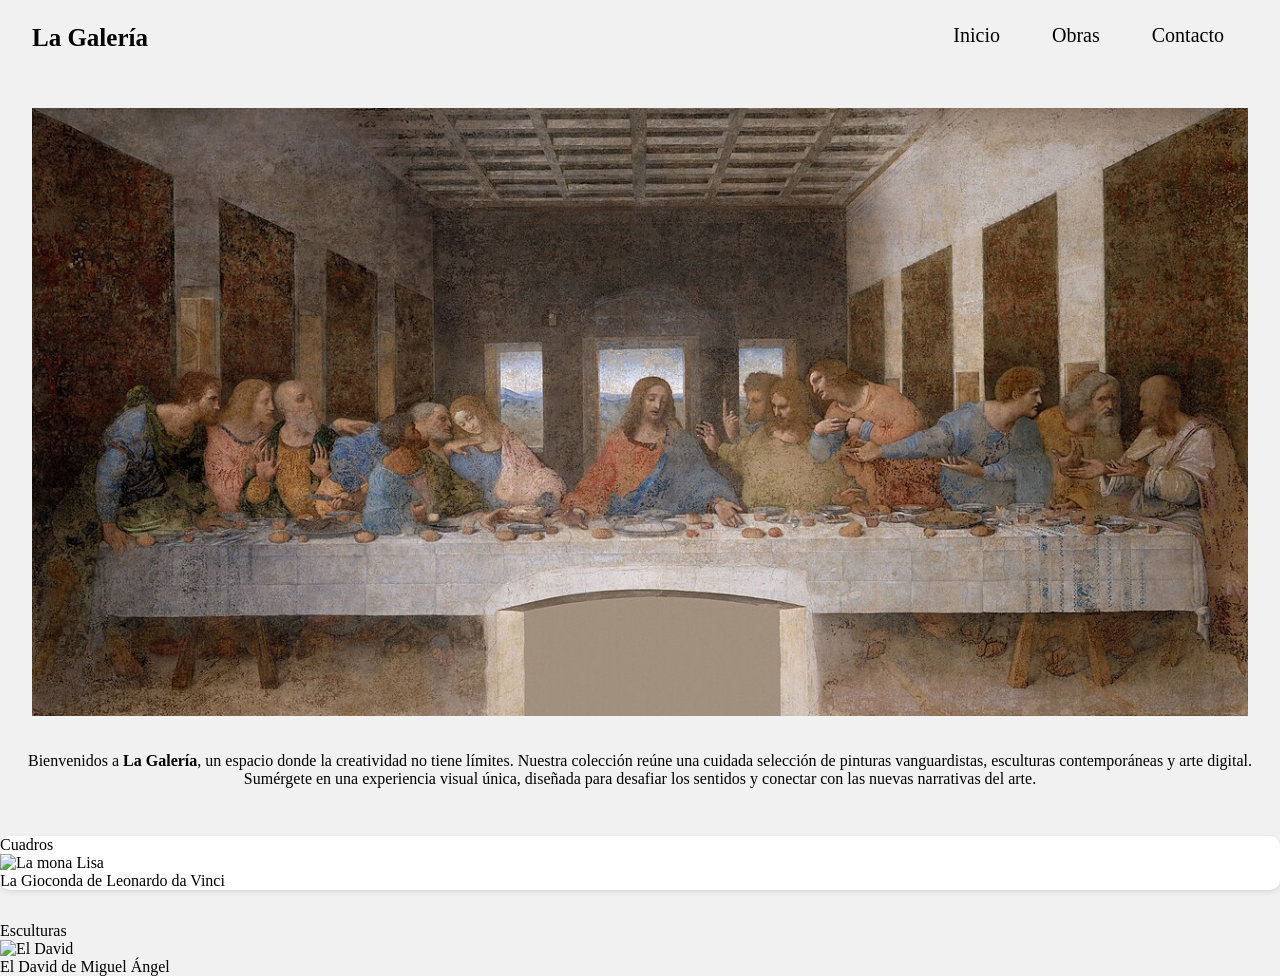
==== index.html @ f488068d "Add files via upload" ====
<!DOCTYPE html>
<html lang="es">
<head>
    <meta charset="UTF-8">
    <meta name="viewport" content="width=device-width, initial-scale=1.0">
    <link rel="stylesheet" href="styles.css">
    <title>La Galería</title>
</head>
<body>
    <header>
        <div class="titulo">La Galería</div>
        <div class="lista">
            <ul>
                <li><a href="">Inicio</a></li>
                <li><a href="./obras.html">Obras</a></li>
                <li><a href="">Contacto</a></li>
            </ul>
        </div>
    </header>
    <div class="info">
        <img src="img/ultimaCena.jpg" alt="La última cena">
        <p>Bienvenidos a <b>La Galería</b>, un espacio donde la creatividad no tiene límites. Nuestra colección reúne una cuidada selección de pinturas vanguardistas, esculturas contemporáneas y arte digital. Sumérgete en una experiencia visual única, diseñada para desafiar los sentidos y conectar con las nuevas narrativas del arte.</p>
    </div>
    
    <div class="obras-grid">
        <div class="cuadros">
            <p>Cuadros</p>
            <img src="img/gioconda.jpg" alt="La mona Lisa">
            <p>La Gioconda de Leonardo da Vinci </p>
        </div>
        <div class="esculturas">
            <p>Esculturas</p>
            <img src="img/david.jpg" alt="El David">
            <p>El David de Miguel Ángel</p>
        </div>
    </div>

</body>
</html>
---- styles.css ----
*{
    padding: 0;
    margin: 0;
    box-sizing: border-box;
    font-family:'Times New Roman', Times, serif;
}

body{
    background-color: rgb(241, 241, 241);
}

header{
    display: flex;
    text-align: center;
    justify-content: space-between;
    padding: 1.5rem 2rem;
    margin: 0 auto;
}

.titulo{
    font-size: 25px;
    font-weight: bold;
}

.lista li{
    list-style: none;
    display: inline;
    margin: 1rem 1.5rem;
    font-size: 20px;
}

.lista a{
    text-decoration: none;
    color: black;
}

.info img{
    width: 100%;
    padding: 2rem;
    border-radius: 10px;
}

.info p{
    text-align: center;
    justify-content: center;
}

.obras-grid{
    padding-top: 3rem;
    display: grid;
    grid-template-columns: repeat(auto-fit minmax(300px, 1fr));
    gap: 2rem;
}

.cuadros{
    background-color: white;
    border-radius: 10px;
    overflow: hidden;
    box-shadow: 0 2px 5px rgba(0, 0, 0, 0.1);
}
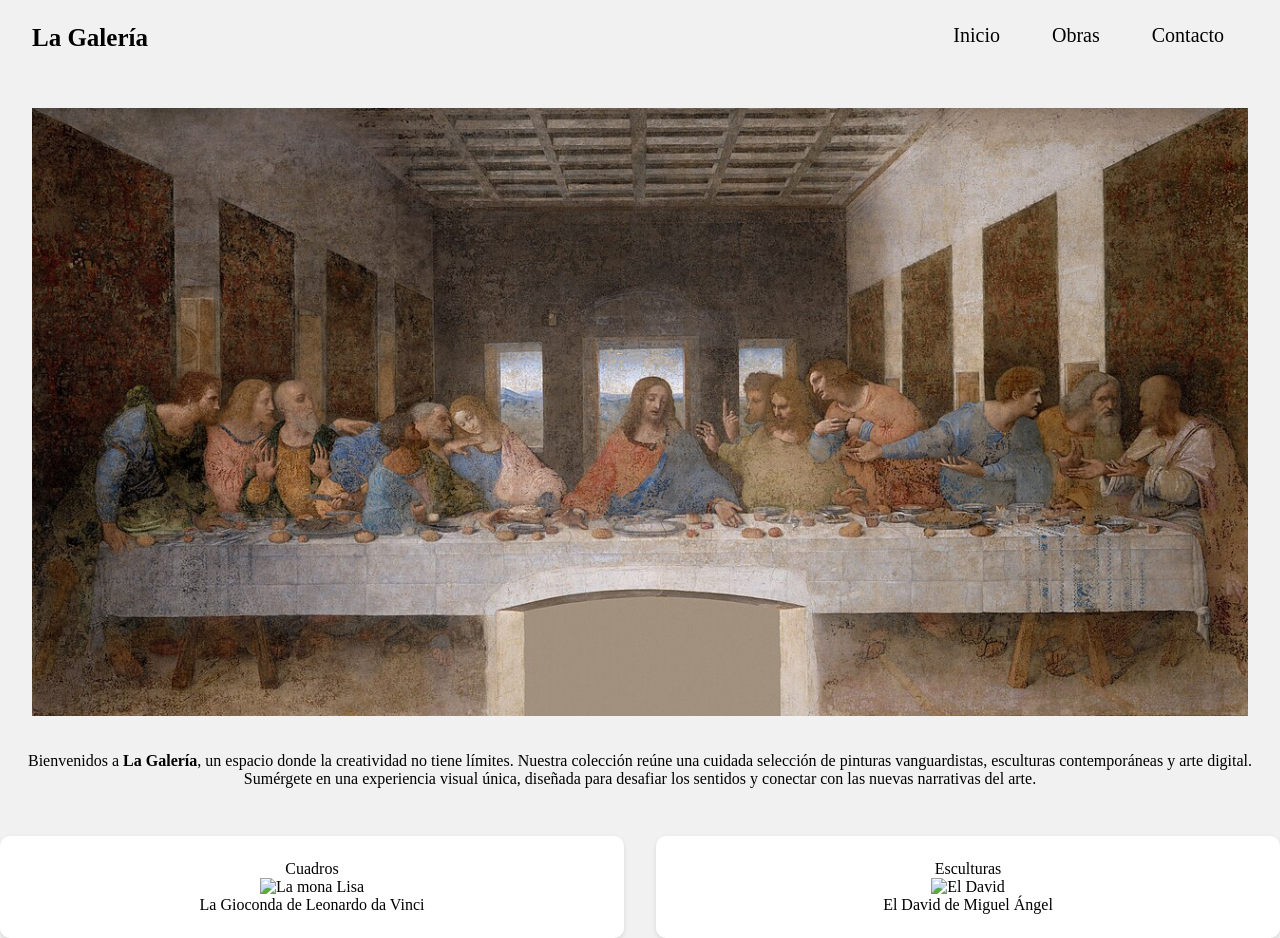
==== commit 7fe2e775: "Add files via upload" ====
--- a/index.html
+++ b/index.html
@@ -30,7 +30,7 @@
         </div>
         <div class="esculturas">
             <p>Esculturas</p>
-            <img src="img/david.jpg" alt="El David">
+            <img src="img/david1.png" alt="El David">
             <p>El David de Miguel Ángel</p>
         </div>
     </div>
--- a/styles.css
+++ b/styles.css
@@ -48,7 +48,7 @@
 .obras-grid{
     padding-top: 3rem;
     display: grid;
-    grid-template-columns: repeat(auto-fit minmax(300px, 1fr));
+    grid-template-columns: repeat(auto-fit, minmax(300px, 1fr));
     gap: 2rem;
 }
 
@@ -57,4 +57,21 @@
     border-radius: 10px;
     overflow: hidden;
     box-shadow: 0 2px 5px rgba(0, 0, 0, 0.1);
+    padding: 1.5rem;
+    text-align: center;
+}
+
+.esculturas{
+    background-color: white;
+    border-radius: 10px;
+    overflow: hidden;
+    box-shadow: 0 2px 5px rgba(0, 0, 0, 0.1);
+    padding: 1.5rem;
+    text-align: center;
+}
+
+.obras-grid img{
+    width: 100%;
+    height: 600px;
+    object-fit: cover;
 }
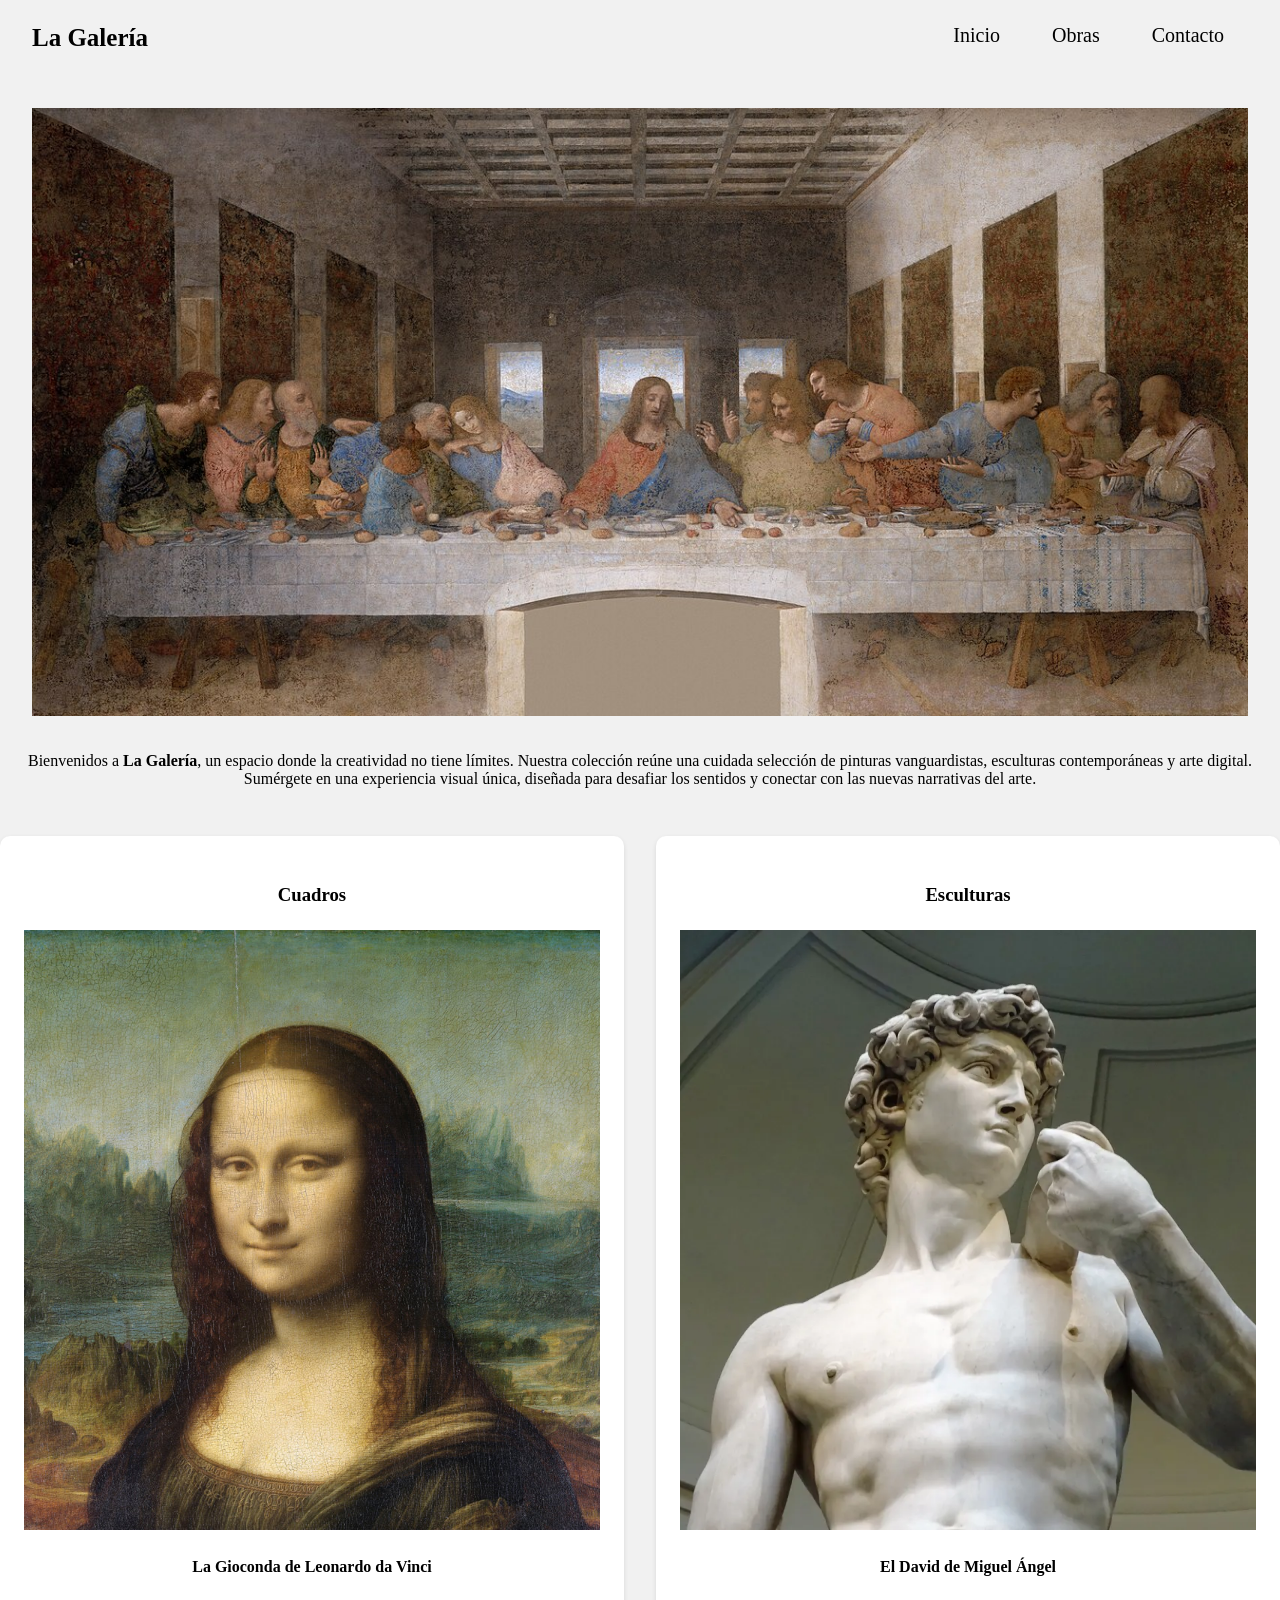
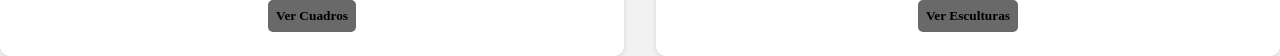
==== commit 4fc83388: "Add files via upload" ====
--- a/index.html
+++ b/index.html
@@ -24,14 +24,16 @@
     
     <div class="obras-grid">
         <div class="cuadros">
-            <p>Cuadros</p>
+            <h3>Cuadros</h3>
             <img src="img/gioconda.jpg" alt="La mona Lisa">
             <p>La Gioconda de Leonardo da Vinci </p>
+            <button><a href="./obras.html">Ver Cuadros</a></button>
         </div>
         <div class="esculturas">
-            <p>Esculturas</p>
+            <h3>Esculturas</h3>
             <img src="img/david1.png" alt="El David">
             <p>El David de Miguel Ángel</p>
+            <button><a href="./obras.html">Ver Esculturas</a></button>
         </div>
     </div>
 
--- a/styles.css
+++ b/styles.css
@@ -74,4 +74,52 @@
     width: 100%;
     height: 600px;
     object-fit: cover;
+}
+
+.cuadros h3{
+    padding: 1.5rem;
+}
+
+.cuadros p{
+    font-weight: bold;
+    padding: 1.5rem;
+}
+
+.cuadros button{
+    padding: 0.5rem;
+    background-color: dimgrey;
+    border-radius: 5px;
+    border: none;
+    color: white;
+    font-weight: bold;
+    
+}
+
+.cuadros a{
+    text-decoration: none;
+    color: black;
+}
+
+.esculturas h3{
+    padding: 1.5rem;
+}
+
+.esculturas p{
+    font-weight: bold;
+    padding: 1.5rem;
+}
+
+.esculturas button{
+    padding: 0.5rem;
+    background-color: dimgrey;
+    border-radius: 5px;
+    border: none;
+    color: white;
+    font-weight: bold;
+    
+}
+
+.esculturas a{
+    text-decoration: none;
+    color: black;
 }
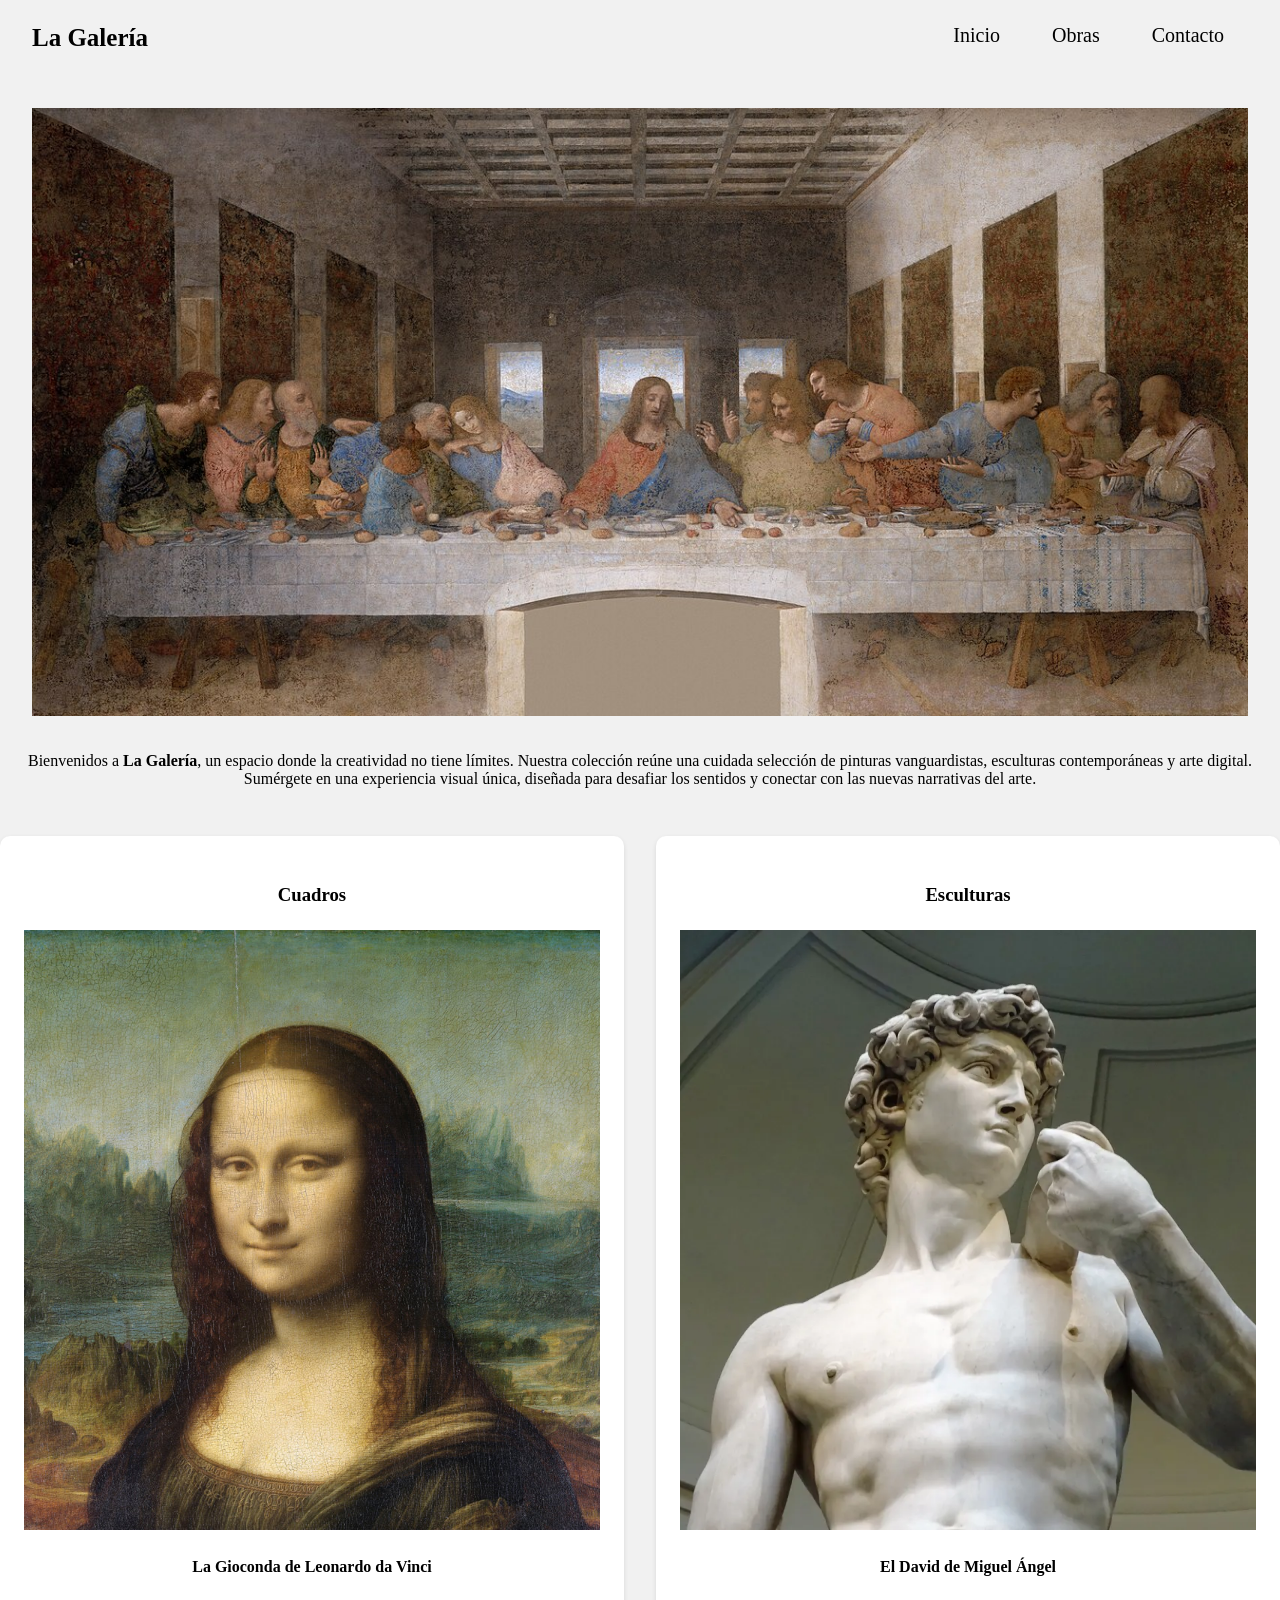
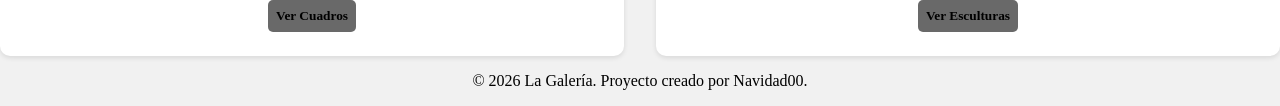
==== commit 3f9695c2: "Add files via upload" ====
--- a/index.html
+++ b/index.html
@@ -36,6 +36,8 @@
             <button><a href="./obras.html">Ver Esculturas</a></button>
         </div>
     </div>
-
+    <footer>
+        <p>&copy; 2026 La Galería. Proyecto creado por Navidad00.</p>
+    </footer>
 </body>
 </html>
--- a/styles.css
+++ b/styles.css
@@ -122,4 +122,9 @@
 .esculturas a{
     text-decoration: none;
     color: black;
+}
+
+footer {
+    text-align: center;
+    padding: 1rem;
 }
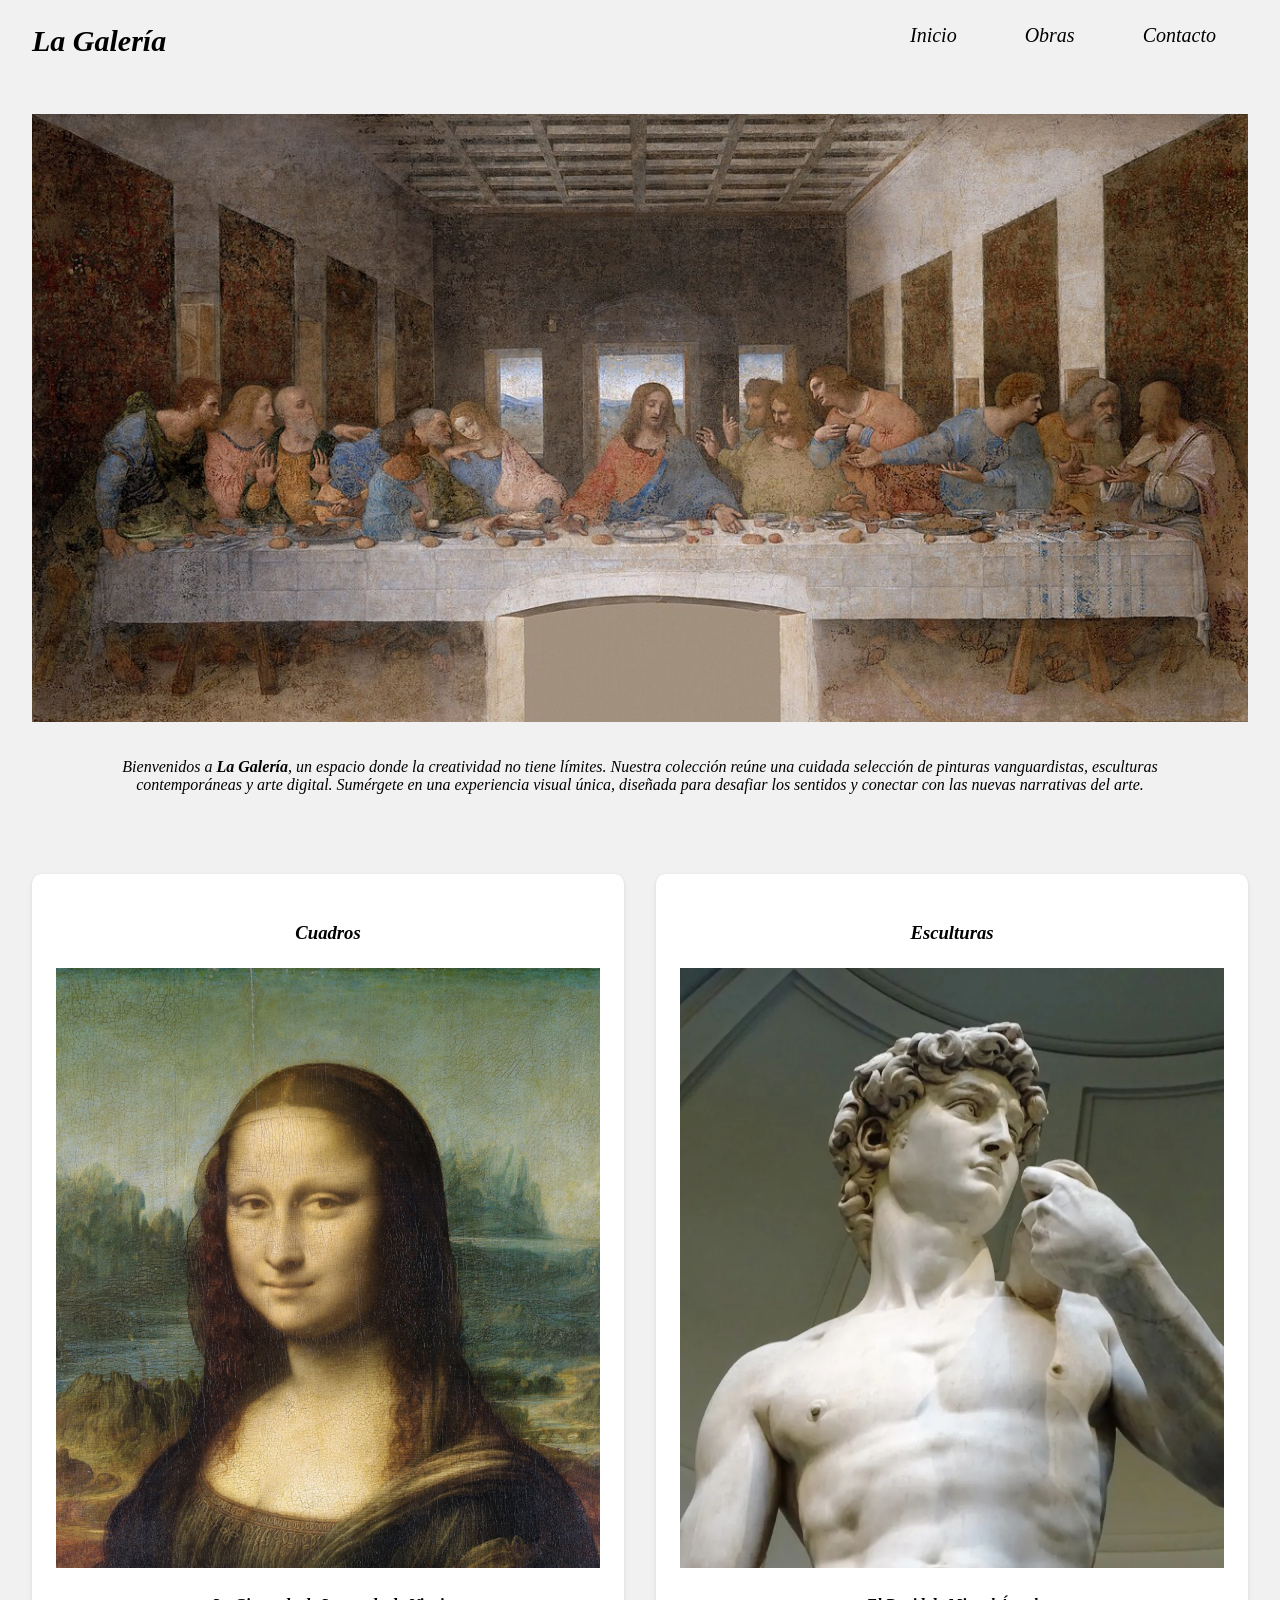
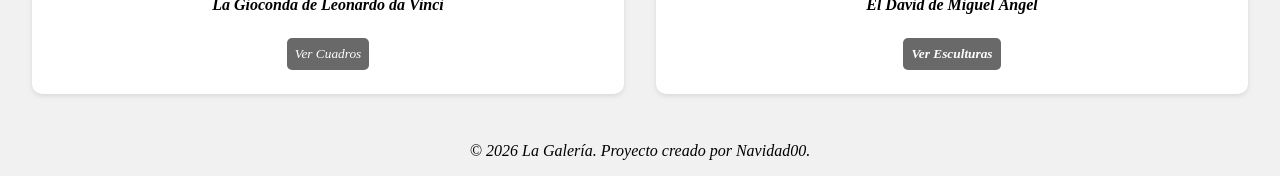
==== commit f194861a: "Add files via upload" ====
--- a/index.html
+++ b/index.html
@@ -11,7 +11,7 @@
         <div class="titulo">La Galería</div>
         <div class="lista">
             <ul>
-                <li><a href="">Inicio</a></li>
+                <li><a href="./index.html">Inicio</a></li>
                 <li><a href="./obras.html">Obras</a></li>
                 <li><a href="">Contacto</a></li>
             </ul>
--- a/styles.css
+++ b/styles.css
@@ -3,6 +3,7 @@
     margin: 0;
     box-sizing: border-box;
     font-family:'Times New Roman', Times, serif;
+    font-style: italic;
 }
 
 body{
@@ -18,14 +19,14 @@
 }
 
 .titulo{
-    font-size: 25px;
+    font-size: 30px;
     font-weight: bold;
 }
 
 .lista li{
     list-style: none;
     display: inline;
-    margin: 1rem 1.5rem;
+    margin: 1.5rem 2rem;
     font-size: 20px;
 }
 
@@ -43,6 +44,8 @@
 .info p{
     text-align: center;
     justify-content: center;
+    margin-left: 5rem;
+    margin-right: 5rem;
 }
 
 .obras-grid{
@@ -50,6 +53,7 @@
     display: grid;
     grid-template-columns: repeat(auto-fit, minmax(300px, 1fr));
     gap: 2rem;
+    margin: 2rem;
 }
 
 .cuadros{
@@ -90,14 +94,16 @@
     background-color: dimgrey;
     border-radius: 5px;
     border: none;
-    color: white;
-    font-weight: bold;
-    
+    cursor: pointer;
+}
+
+.cuadros button:hover{
+    background-color: black;
 }
 
 .cuadros a{
     text-decoration: none;
-    color: black;
+    color: white;
 }
 
 .esculturas h3{
@@ -116,15 +122,78 @@
     border: none;
     color: white;
     font-weight: bold;
-    
+    cursor: pointer;
+}
+
+.esculturas button:hover{
+    background-color: black;
 }
 
 .esculturas a{
     text-decoration: none;
-    color: black;
+    color: white;
 }
 
 footer {
     text-align: center;
     padding: 1rem;
-}+}
+
+.titulo-cuadros{
+    text-align: center;
+    padding-top: 1rem;
+}
+
+.cuadros-grid{
+    padding-top: 1rem;
+    display: grid;
+    grid-template-columns: repeat(auto-fit, minmax(300px, 1fr));
+    gap: 2rem;
+    margin: 2rem;
+}
+
+.guernica{
+    background-color: white;
+    border-radius: 10px;
+    overflow: hidden;
+    box-shadow: 0 2px 5px rgba(0, 0, 0, 0.1);
+    padding: 1rem;
+    text-align: center;
+}
+
+.guernica img{
+    width: 100%;
+    height: 200px;
+    object-fit: cover;
+}
+
+.meninas{
+    background-color: white;
+    border-radius: 10px;
+    overflow: hidden;
+    box-shadow: 0 2px 5px rgba(0, 0, 0, 0.1);
+    padding: 1rem;
+    text-align: center;
+}
+
+.meninas img{
+    width: 100%;
+    height: 200px;
+    object-fit: cover;
+}
+
+.nocheEstrellada{
+    background-color: white;
+    border-radius: 10px;
+    overflow: hidden;
+    box-shadow: 0 2px 5px rgba(0, 0, 0, 0.1);
+    padding: 1rem;
+    text-align: center;
+}
+
+.nocheEstrellada img{
+    width: 100%;
+    height: 200px;
+    object-fit: cover;
+}
+
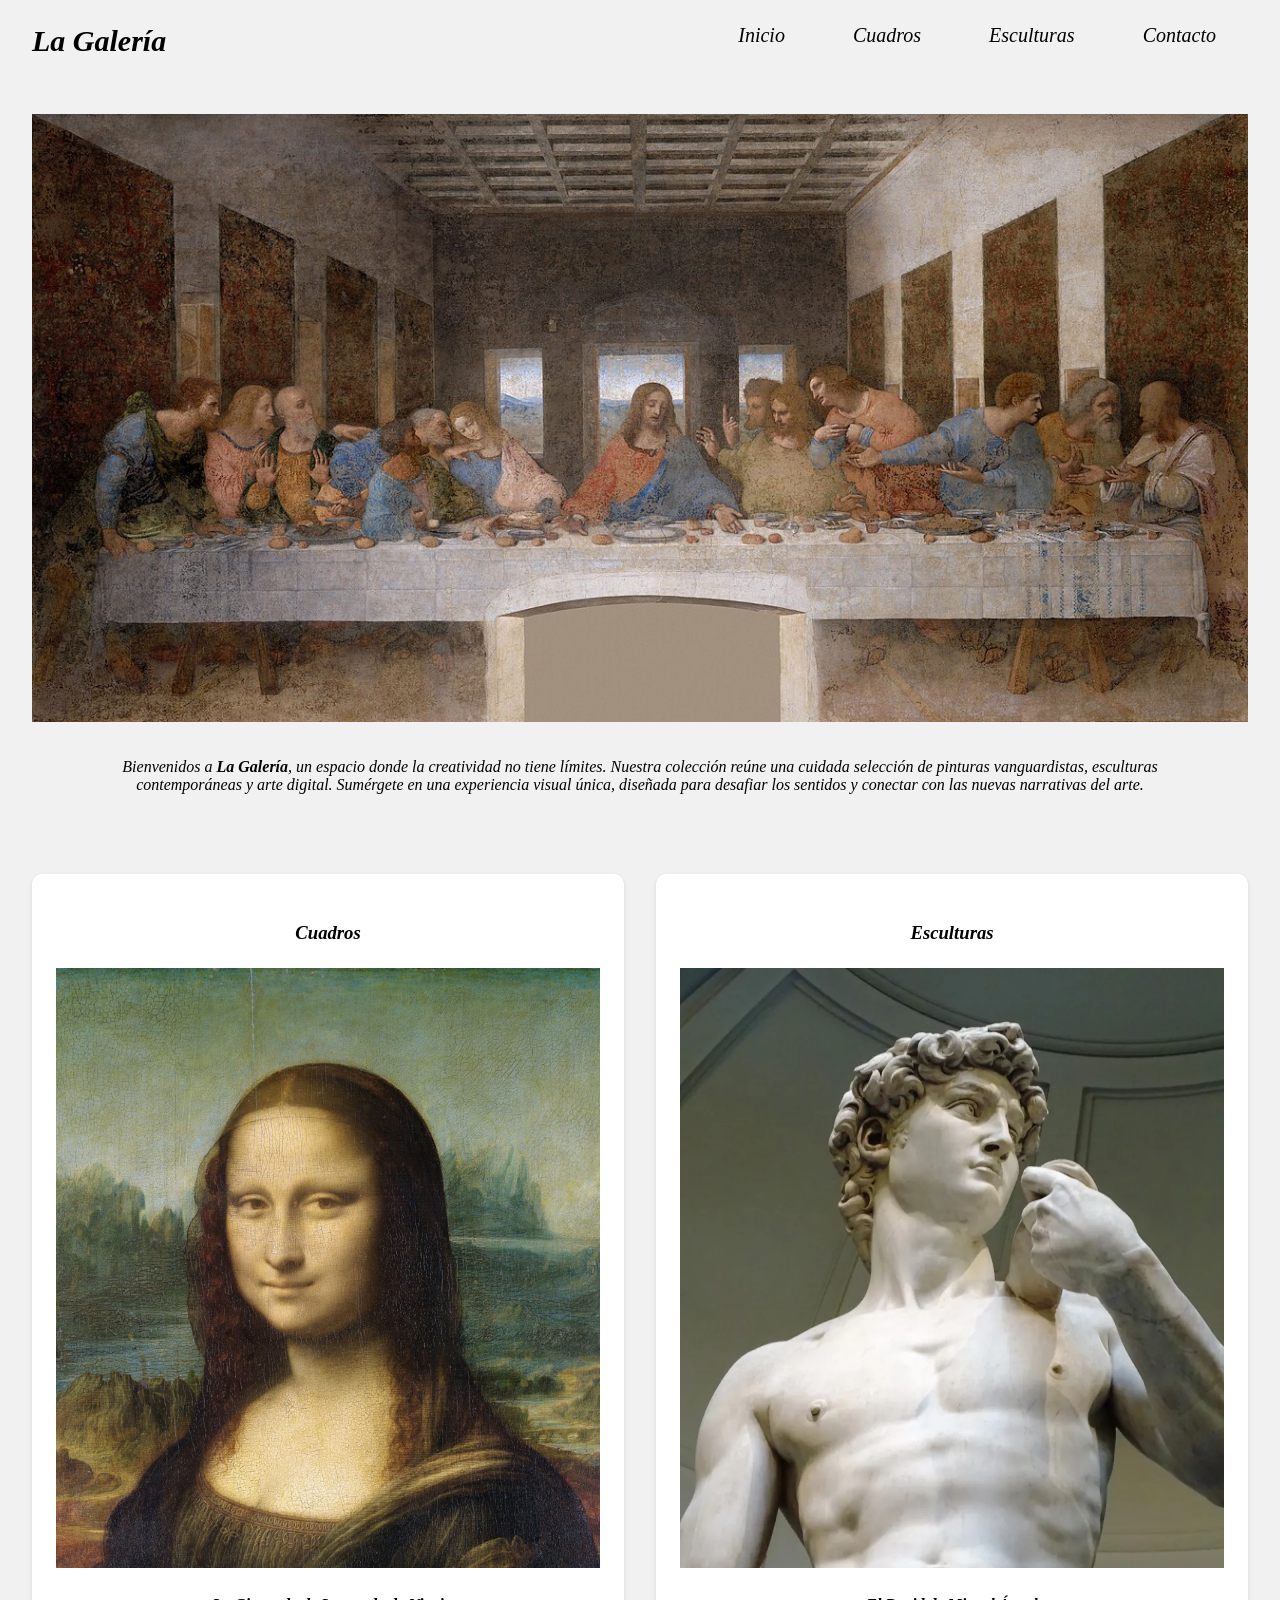
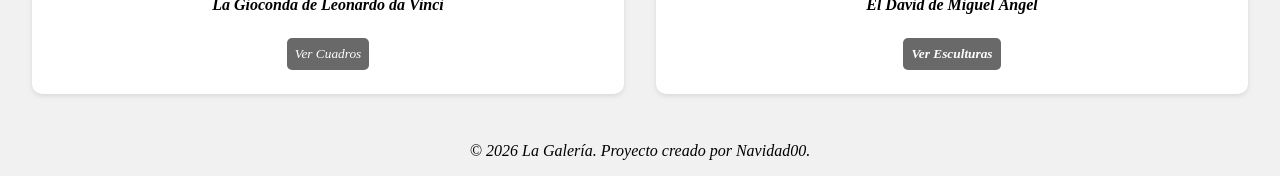
==== commit 9db7a2b4: "Add files via upload" ====
--- a/index.html
+++ b/index.html
@@ -12,7 +12,8 @@
         <div class="lista">
             <ul>
                 <li><a href="./index.html">Inicio</a></li>
-                <li><a href="./obras.html">Obras</a></li>
+                <li><a href="./cuadros.html">Cuadros</a></li>
+                <li><a href="./esculturas.html">Esculturas</a></li>
                 <li><a href="">Contacto</a></li>
             </ul>
         </div>
@@ -27,13 +28,13 @@
             <h3>Cuadros</h3>
             <img src="img/gioconda.jpg" alt="La mona Lisa">
             <p>La Gioconda de Leonardo da Vinci </p>
-            <button><a href="./obras.html">Ver Cuadros</a></button>
+            <button><a href="./cuadros.html">Ver Cuadros</a></button>
         </div>
         <div class="esculturas">
             <h3>Esculturas</h3>
             <img src="img/david1.png" alt="El David">
             <p>El David de Miguel Ángel</p>
-            <button><a href="./obras.html">Ver Esculturas</a></button>
+            <button><a href="./esculturas.html">Ver Esculturas</a></button>
         </div>
     </div>
     <footer>
--- a/styles.css
+++ b/styles.css
@@ -139,7 +139,7 @@
     padding: 1rem;
 }
 
-.titulo-cuadros{
+.titulo2{
     text-align: center;
     padding-top: 1rem;
 }
@@ -163,7 +163,7 @@
 
 .guernica img{
     width: 100%;
-    height: 200px;
+    height: 300px;
     object-fit: cover;
 }
 
@@ -177,8 +177,8 @@
 }
 
 .meninas img{
-    width: 100%;
-    height: 200px;
+    width: 95%;
+    height: 300px;
     object-fit: cover;
 }
 
@@ -193,7 +193,59 @@
 
 .nocheEstrellada img{
     width: 100%;
-    height: 200px;
-    object-fit: cover;
-}
-
+    height: 300px;
+    object-fit: cover;
+}
+
+.esculturas-grid{
+    padding-top: 1rem;
+    display: grid;
+    grid-template-columns: repeat(auto-fit, minmax(300px, 1fr));
+    gap: 2rem;
+    margin: 2rem;
+}
+
+.piedad{
+    background-color: white;
+    border-radius: 10px;
+    overflow: hidden;
+    box-shadow: 0 2px 5px rgba(0, 0, 0, 0.1);
+    padding: 1rem;
+    text-align: center;
+}
+
+.piedad img{
+    width: 100%;
+    height: 400px;
+    object-fit: cover;
+}
+
+.venus{
+    background-color: white;
+    border-radius: 10px;
+    overflow: hidden;
+    box-shadow: 0 2px 5px rgba(0, 0, 0, 0.1);
+    padding: 1rem;
+    text-align: center;
+}
+
+.venus img{
+    width: 100%;
+    height: 400px;
+    object-fit: cover;
+}
+
+.apolodafne{
+    background-color: white;
+    border-radius: 10px;
+    overflow: hidden;
+    box-shadow: 0 2px 5px rgba(0, 0, 0, 0.1);
+    padding: 1rem;
+    text-align: center;
+}
+
+.apolodafne img{
+    width: 100%;
+    height: 400px;
+    object-fit: cover;
+}
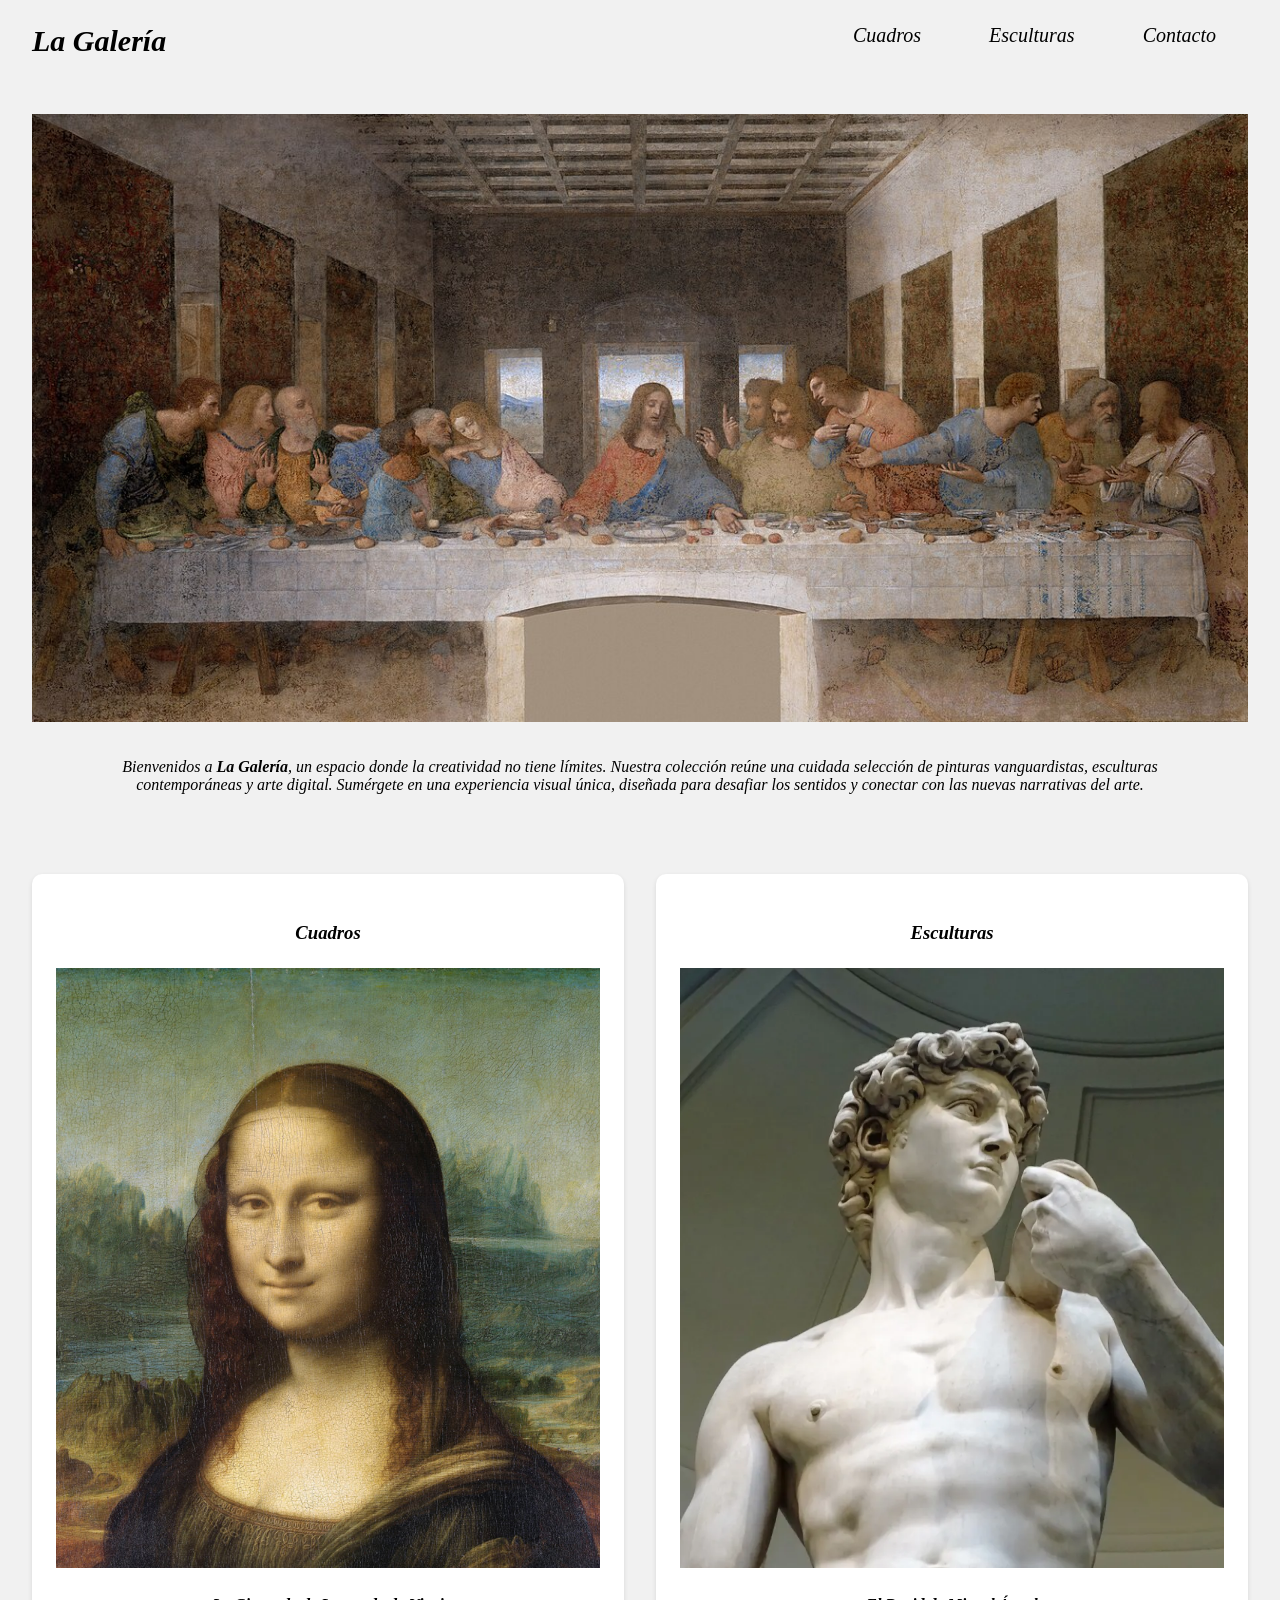
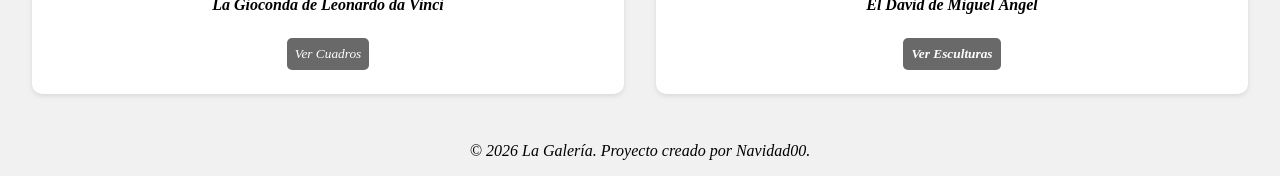
==== commit 5f761cea: "Add files via upload" ====
--- a/index.html
+++ b/index.html
@@ -11,10 +11,9 @@
         <div class="titulo">La Galería</div>
         <div class="lista">
             <ul>
-                <li><a href="./index.html">Inicio</a></li>
                 <li><a href="./cuadros.html">Cuadros</a></li>
                 <li><a href="./esculturas.html">Esculturas</a></li>
-                <li><a href="">Contacto</a></li>
+                <li><a href="./contacto.html">Contacto</a></li>
             </ul>
         </div>
     </header>
--- a/styles.css
+++ b/styles.css
@@ -152,50 +152,22 @@
     margin: 2rem;
 }
 
-.guernica{
-    background-color: white;
-    border-radius: 10px;
-    overflow: hidden;
-    box-shadow: 0 2px 5px rgba(0, 0, 0, 0.1);
-    padding: 1rem;
-    text-align: center;
-}
-
-.guernica img{
+.tarjeta-cuadro{
+    background-color: white;
+    border-radius: 10px;
+    overflow: hidden;
+    box-shadow: 0 2px 5px rgba(0, 0, 0, 0.1);
+    padding: 1rem;
+    text-align: center;
+}
+
+.tarjeta-cuadro img{
     width: 100%;
     height: 300px;
     object-fit: cover;
 }
 
-.meninas{
-    background-color: white;
-    border-radius: 10px;
-    overflow: hidden;
-    box-shadow: 0 2px 5px rgba(0, 0, 0, 0.1);
-    padding: 1rem;
-    text-align: center;
-}
-
-.meninas img{
-    width: 95%;
-    height: 300px;
-    object-fit: cover;
-}
-
-.nocheEstrellada{
-    background-color: white;
-    border-radius: 10px;
-    overflow: hidden;
-    box-shadow: 0 2px 5px rgba(0, 0, 0, 0.1);
-    padding: 1rem;
-    text-align: center;
-}
-
-.nocheEstrellada img{
-    width: 100%;
-    height: 300px;
-    object-fit: cover;
-}
+
 
 .esculturas-grid{
     padding-top: 1rem;
@@ -205,47 +177,76 @@
     margin: 2rem;
 }
 
-.piedad{
-    background-color: white;
-    border-radius: 10px;
-    overflow: hidden;
-    box-shadow: 0 2px 5px rgba(0, 0, 0, 0.1);
-    padding: 1rem;
-    text-align: center;
-}
-
-.piedad img{
+.tarjeta-escultura{
+    background-color: white;
+    border-radius: 10px;
+    overflow: hidden;
+    box-shadow: 0 2px 5px rgba(0, 0, 0, 0.1);
+    padding: 1rem;
+    text-align: center;
+}
+
+.tarjeta-escultura img{
     width: 100%;
     height: 400px;
     object-fit: cover;
 }
 
-.venus{
-    background-color: white;
-    border-radius: 10px;
-    overflow: hidden;
-    box-shadow: 0 2px 5px rgba(0, 0, 0, 0.1);
-    padding: 1rem;
-    text-align: center;
-}
-
-.venus img{
-    width: 100%;
-    height: 400px;
-    object-fit: cover;
-}
-
-.apolodafne{
-    background-color: white;
-    border-radius: 10px;
-    overflow: hidden;
-    box-shadow: 0 2px 5px rgba(0, 0, 0, 0.1);
-    padding: 1rem;
-    text-align: center;
-}
-
-.apolodafne img{
-    width: 100%;
-    height: 400px;
-    object-fit: cover;
+.formulario-contacto {
+    background-color: white;
+    max-width: 600px;
+    margin: 2rem auto;
+    padding: 2.5rem;
+    border-radius: 10px;
+    box-shadow: 0 2px 5px rgba(0, 0, 0, 0.1);
+    display: flex;
+    flex-direction: column;
+    gap: 1.5rem;
+}
+
+.grupo-form {
+    display: flex;
+    flex-direction: column;
+    gap: 0.5rem;
+}
+
+.grupo-form label {
+    font-weight: bold;
+}
+
+.grupo-form input,
+.grupo-form textarea {
+    padding: 0.8rem;
+    border: 1px solid #ccc;
+    border-radius: 5px;
+    font-size: 16px;
+    width: 100%;
+    font-style: normal;
+}
+
+.boton-enviar {
+    padding: 1rem;
+    background-color: dimgrey;
+    border-radius: 5px;
+    border: none;
+    color: white;
+    font-weight: bold;
+    font-size: 16px;
+    cursor: pointer;
+    margin-top: 1rem;
+}
+
+.boton-enviar:hover {
+    background-color: black;
+}
+
+@media screen and (max-width: 480px){
+    header{
+        flex-direction: column;
+        padding: 1rem;
+    }
+    
+    header ul{
+        padding-top: 1rem;
+    }
 }
